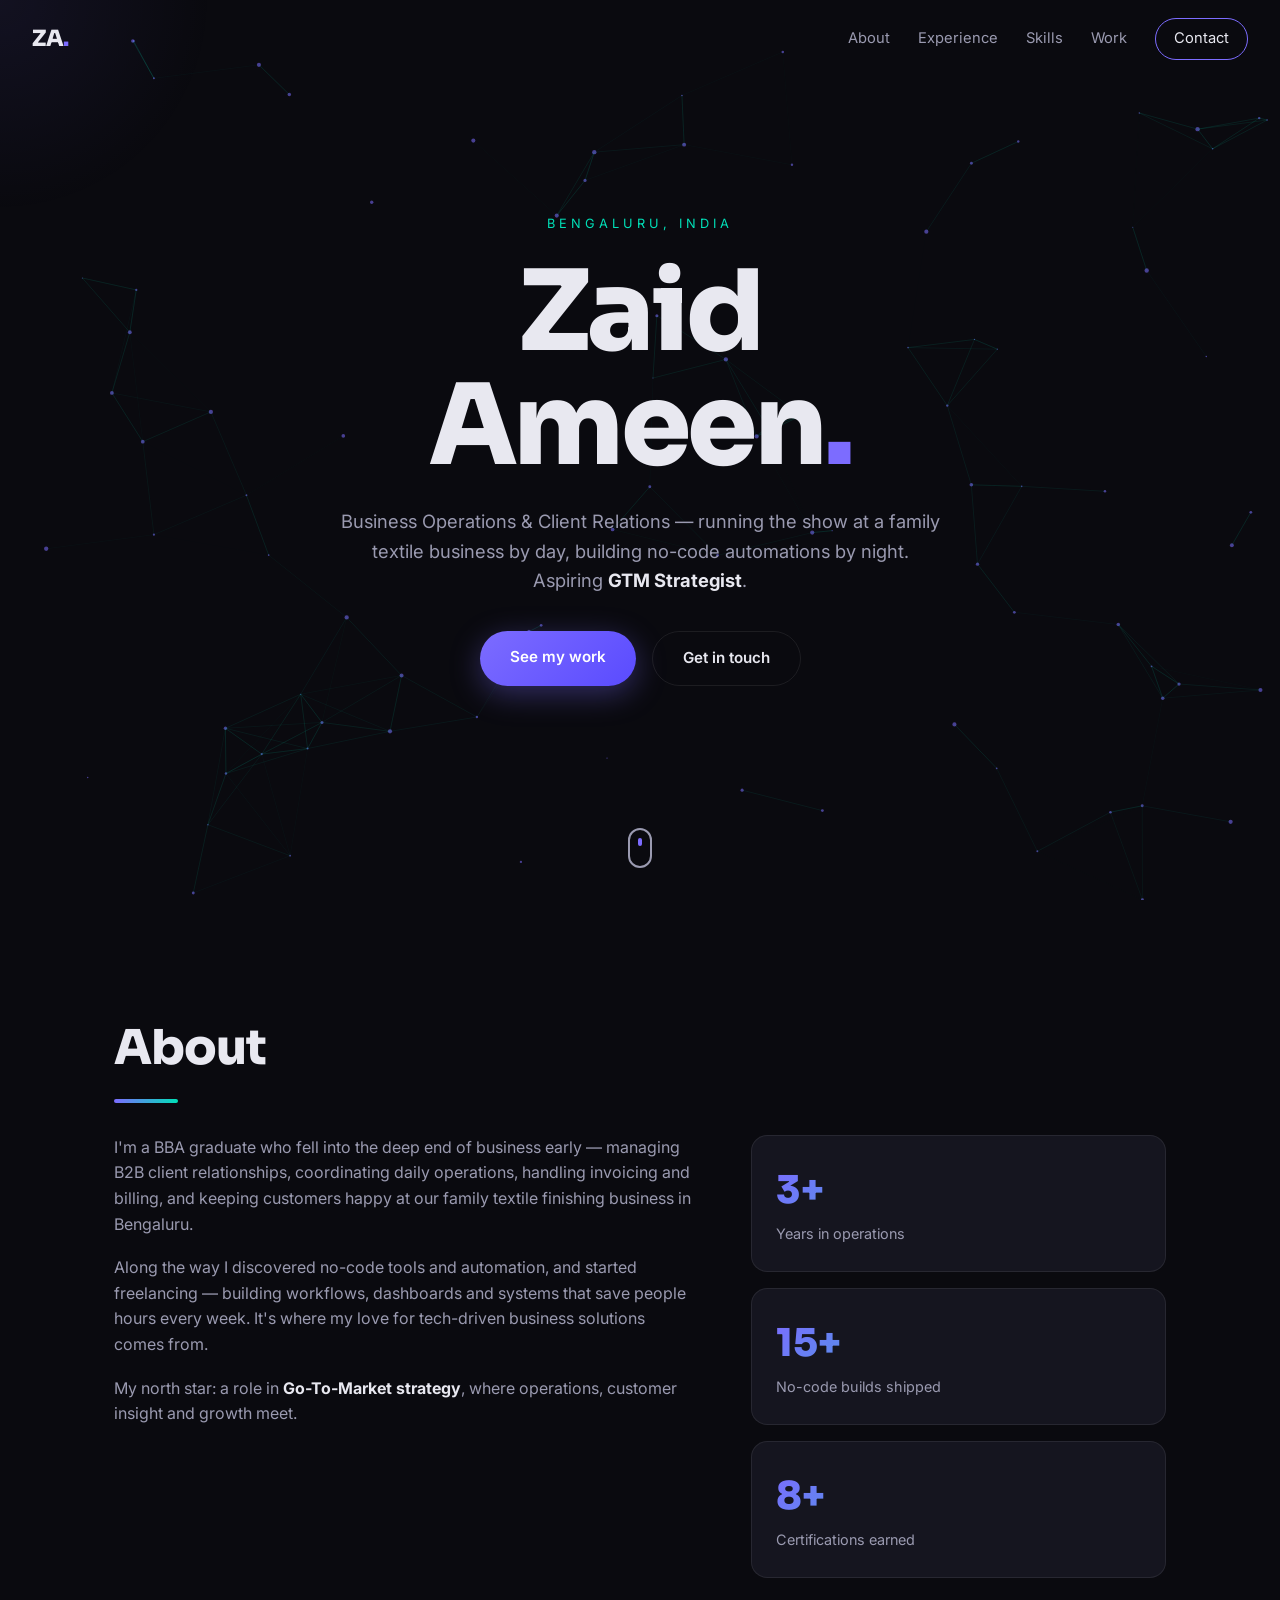
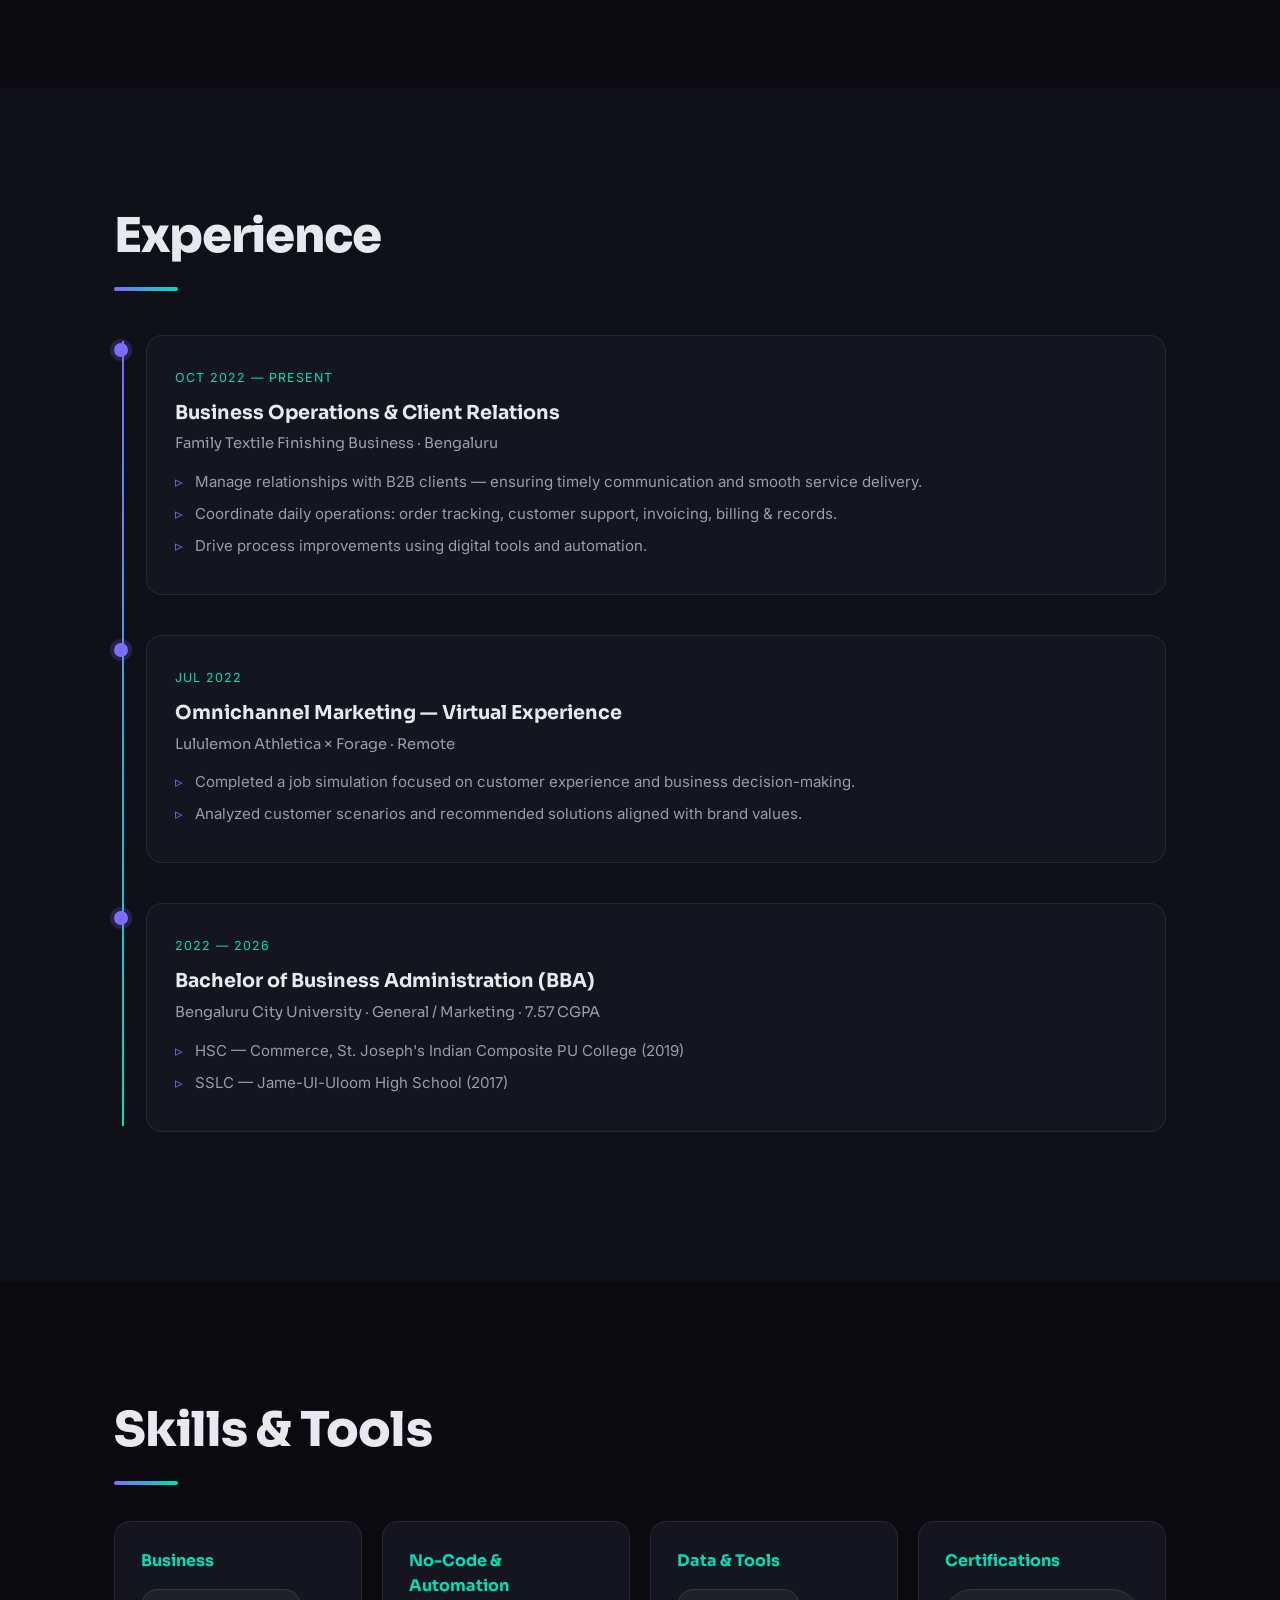
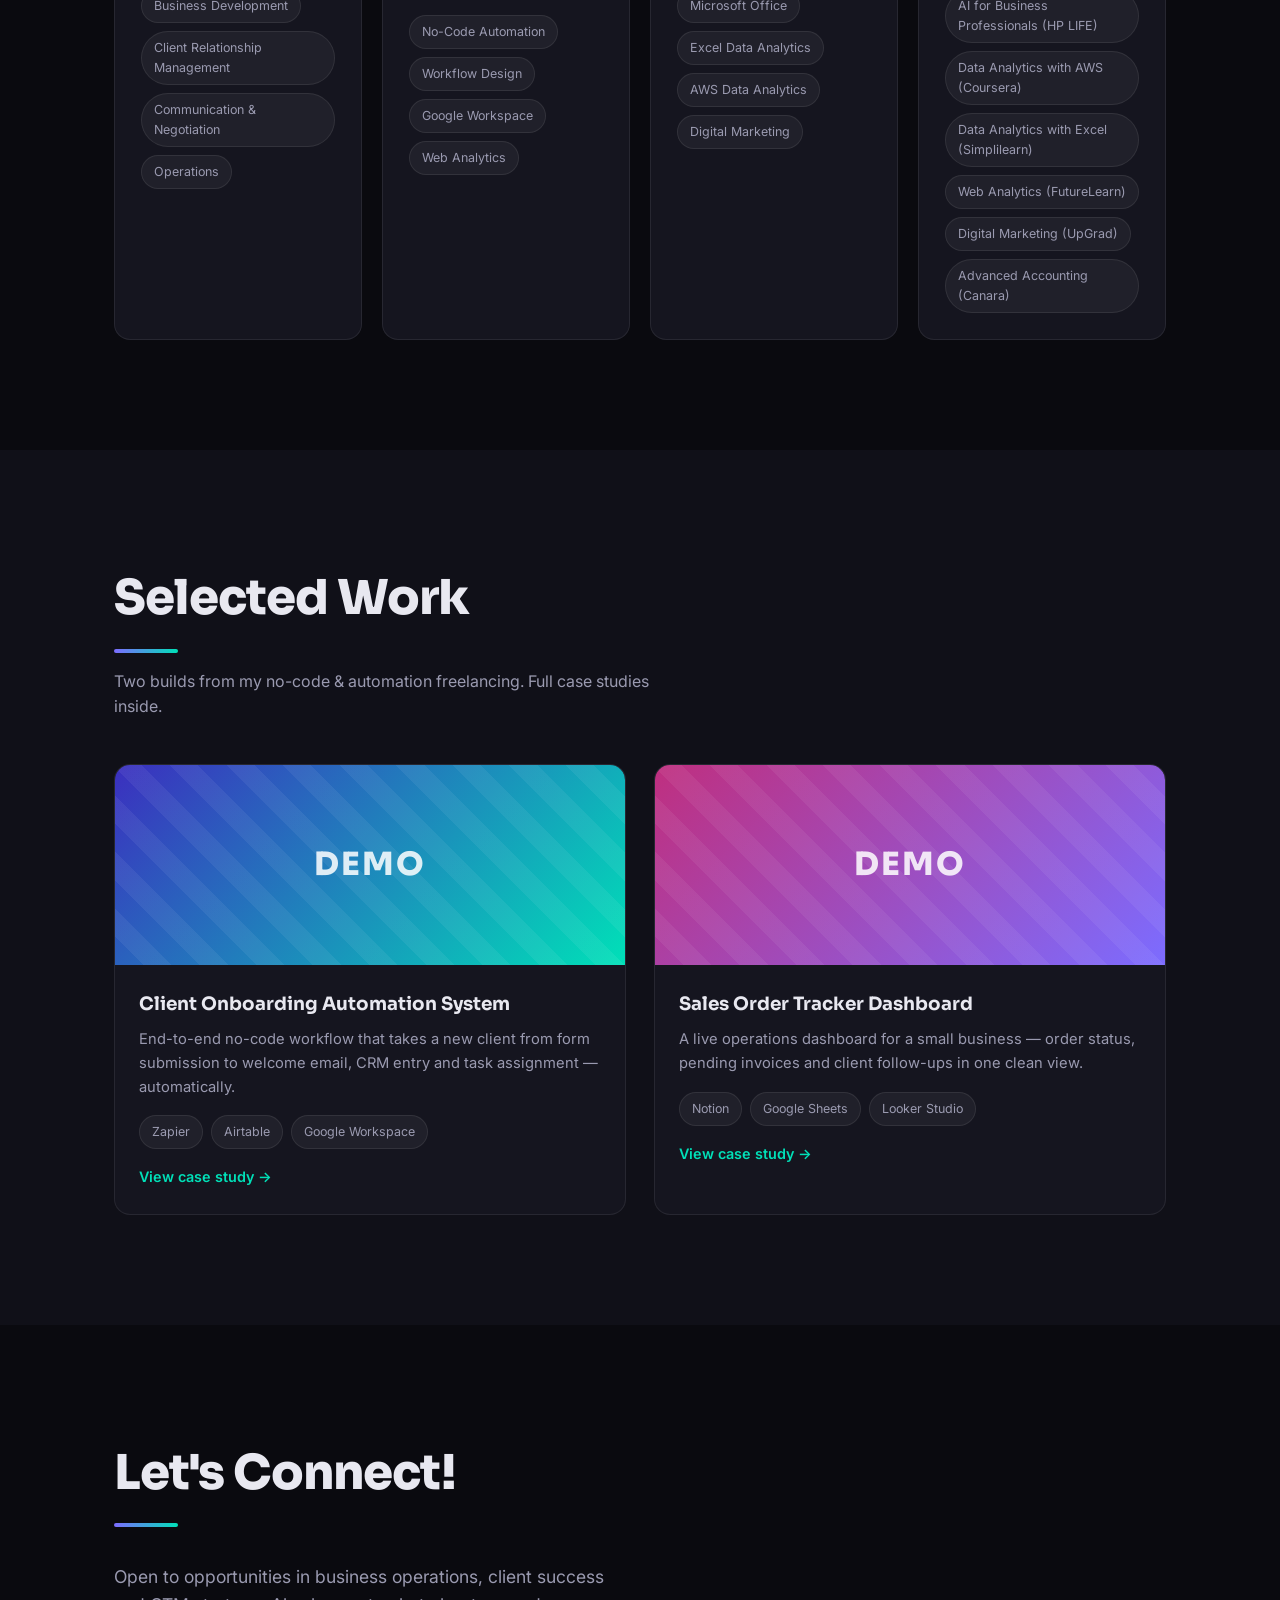
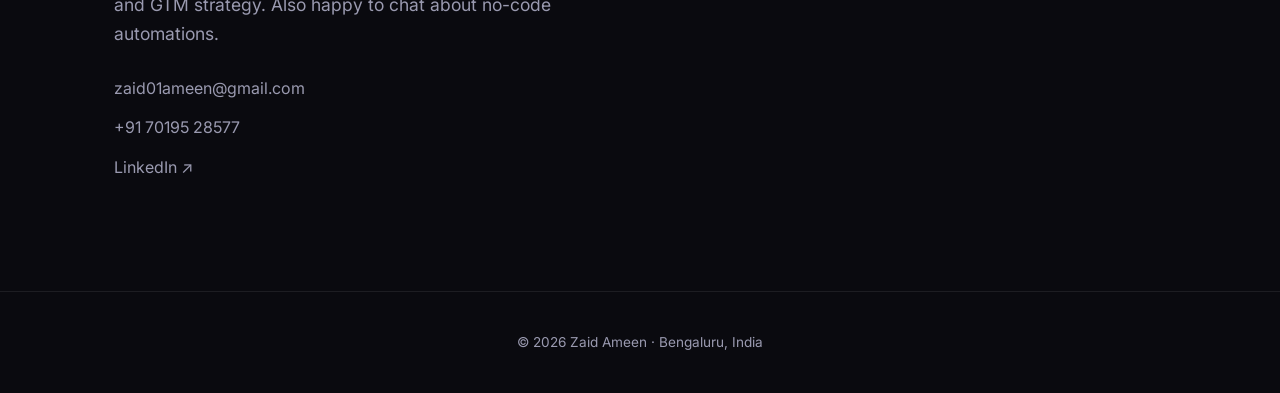
==== Document from Zaid Ameen/index.html @ 2f0a33f5 "Add files via upload" ====
<!DOCTYPE html>
<html lang="en">
<head>
<meta charset="UTF-8">
<meta name="viewport" content="width=device-width, initial-scale=1.0">
<title>Zaid Ameen | Business Operations & Client Relations</title>
<meta name="description" content="Portfolio of Zaid Ameen | Business Operations, Client Relations & No-Code Automation. Aspiring GTM Strategist based in Bengaluru, India.">
<link rel="preconnect" href="https://fonts.googleapis.com">
<link rel="preconnect" href="https://fonts.gstatic.com" crossorigin>
<link href="https://fonts.googleapis.com/css2?family=Sora:wght@300;400;600;700;800&family=Inter:wght@300;400;500;600&display=swap" rel="stylesheet">
<link rel="stylesheet" href="style.css">
</head>
<body>

<div class="cursor-glow" id="cursorGlow"></div>
<div class="scroll-progress" id="scrollProgress"></div>

<!-- ============ NAV ============ -->
<nav class="nav" id="nav">
  <a href="#top" class="nav-logo">ZA<span>.</span></a>
  <div class="nav-links" id="navLinks">
    <a href="#about">About</a>
    <a href="#experience">Experience</a>
    <a href="#skills">Skills</a>
    <a href="#work">Work</a>
    <a href="#contact" class="nav-cta">Contact</a>
  </div>
  <button class="nav-burger" id="navBurger" aria-label="Menu">
    <span></span><span></span><span></span>
  </button>
</nav>

<!-- ============ HERO ============ -->
<header class="hero" id="top">
  <canvas id="particles"></canvas>
  <div class="hero-inner">
    <p class="hero-eyebrow reveal">Bengaluru, India</p>
    <h1 class="hero-title">
      <span class="line"><span>Zaid</span></span>
      <span class="line"><span>Ameen<em>.</em></span></span>
    </h1>
    <p class="hero-sub reveal">Business Operations & Client Relations — running the show at a family textile business by day, building no-code automations by night. Aspiring <strong>GTM Strategist</strong>.</p>
    <div class="hero-actions reveal">
      <a href="#work" class="btn btn-primary">See my work</a>
      <a href="#contact" class="btn btn-ghost">Get in touch</a>
    </div>
  </div>
  <div class="hero-scroll">
    <span></span>
  </div>
</header>

<!-- ============ ABOUT ============ -->
<section class="section" id="about">
  <div class="container">
    <h2 class="section-title reveal">About</h2>
    <div class="about-grid">
      <div class="about-text reveal">
        <p>I'm a BBA graduate who fell into the deep end of business early — managing B2B client relationships, coordinating daily operations, handling invoicing and billing, and keeping customers happy at our family textile finishing business in Bengaluru.</p>
        <p>Along the way I discovered no-code tools and automation, and started freelancing — building workflows, dashboards and systems that save people hours every week. It's where my love for tech-driven business solutions comes from.</p>
        <p>My north star: a role in <strong>Go-To-Market strategy</strong>, where operations, customer insight and growth meet.</p>
      </div>
      <div class="about-facts reveal">
        <div class="fact"><span class="fact-num" data-count="3">0</span><span class="fact-label">Years in operations</span></div>
        <div class="fact"><span class="fact-num" data-count="15">0</span><span class="fact-label">No-code builds shipped</span></div>
        <div class="fact"><span class="fact-num" data-count="8">0</span><span class="fact-label">Certifications earned</span></div>
      </div>
    </div>
  </div>
</section>

<!-- ============ EXPERIENCE ============ -->
<section class="section section-alt" id="experience">
  <div class="container">
    <h2 class="section-title reveal">Experience</h2>
    <div class="timeline">
      <div class="timeline-item reveal">
        <div class="timeline-dot"></div>
        <div class="timeline-card tilt">
          <span class="timeline-date">Oct 2022 — Present</span>
          <h3>Business Operations & Client Relations</h3>
          <h4>Family Textile Finishing Business · Bengaluru</h4>
          <ul>
            <li>Manage relationships with B2B clients — ensuring timely communication and smooth service delivery.</li>
            <li>Coordinate daily operations: order tracking, customer support, invoicing, billing & records.</li>
            <li>Drive process improvements using digital tools and automation.</li>
          </ul>
        </div>
      </div>
      <div class="timeline-item reveal">
        <div class="timeline-dot"></div>
        <div class="timeline-card tilt">
          <span class="timeline-date">Jul 2022</span>
          <h3>Omnichannel Marketing — Virtual Experience</h3>
          <h4>Lululemon Athletica × Forage · Remote</h4>
          <ul>
            <li>Completed a job simulation focused on customer experience and business decision-making.</li>
            <li>Analyzed customer scenarios and recommended solutions aligned with brand values.</li>
          </ul>
        </div>
      </div>
      <div class="timeline-item reveal">
        <div class="timeline-dot"></div>
        <div class="timeline-card tilt">
          <span class="timeline-date">2022 — 2026</span>
          <h3>Bachelor of Business Administration (BBA)</h3>
          <h4>Bengaluru City University · General / Marketing · 7.57 CGPA</h4>
          <ul>
            <li>HSC — Commerce, St. Joseph's Indian Composite PU College (2019)</li>
            <li>SSLC — Jame-Ul-Uloom High School (2017)</li>
          </ul>
        </div>
      </div>
    </div>
  </div>
</section>

<!-- ============ SKILLS ============ -->
<section class="section" id="skills">
  <div class="container">
    <h2 class="section-title reveal">Skills & Tools</h2>
    <div class="skills-grid">
      <div class="skill-card reveal"><h3>Business</h3><div class="tags"><span>Business Development</span><span>Client Relationship Management</span><span>Communication & Negotiation</span><span>Operations</span></div></div>
      <div class="skill-card reveal"><h3>No-Code & Automation</h3><div class="tags"><span>No-Code Automation</span><span>Workflow Design</span><span>Google Workspace</span><span>Web Analytics</span></div></div>
      <div class="skill-card reveal"><h3>Data & Tools</h3><div class="tags"><span>Microsoft Office</span><span>Excel Data Analytics</span><span>AWS Data Analytics</span><span>Digital Marketing</span></div></div>
      <div class="skill-card reveal"><h3>Certifications</h3><div class="tags"><span>AI for Business Professionals (HP LIFE)</span><span>Data Analytics with AWS (Coursera)</span><span>Data Analytics with Excel (Simplilearn)</span><span>Web Analytics (FutureLearn)</span><span>Digital Marketing (UpGrad)</span><span>Advanced Accounting (Canara)</span></div></div>
    </div>
  </div>
</section>

<!-- ============ WORK / PROJECTS ============ -->
<section class="section section-alt" id="work">
  <div class="container">
    <h2 class="section-title reveal">Selected Work</h2>
    <p class="section-sub reveal">Two builds from my no-code & automation freelancing. Full case studies inside.</p>
    <div class="projects-grid">
      <a href="projects/project-1.html" class="project-card reveal tilt">
        <div class="project-thumb thumb-1"><span>Demo</span></div>
        <div class="project-body">
          <h3>Client Onboarding Automation System</h3>
          <p>End-to-end no-code workflow that takes a new client from form submission to welcome email, CRM entry and task assignment — automatically.</p>
          <div class="tags"><span>Zapier</span><span>Airtable</span><span>Google Workspace</span></div>
          <span class="project-link">View case study →</span>
        </div>
      </a>
      <a href="projects/project-2.html" class="project-card reveal tilt">
        <div class="project-thumb thumb-2"><span>Demo</span></div>
        <div class="project-body">
          <h3>Sales Order Tracker Dashboard</h3>
          <p>A live operations dashboard for a small business — order status, pending invoices and client follow-ups in one clean view.</p>
          <div class="tags"><span>Notion</span><span>Google Sheets</span><span>Looker Studio</span></div>
          <span class="project-link">View case study →</span>
        </div>
      </a>
    </div>
  </div>
</section>

<!-- ============ CONTACT ============ -->
<section class="section" id="contact">
  <div class="container">
    <h2 class="section-title reveal">Let's Connect!</h2>
    <div class="contact-grid">
      <div class="reveal">
        <p class="contact-lead">Open to opportunities in business operations, client success and GTM strategy. Also happy to chat about no-code automations.</p>
        <div class="contact-links">
          <a href="mailto:zaid01ameen@gmail.com" class="contact-link">zaid01ameen@gmail.com</a>
          <a href="tel:+917019528577" class="contact-link">+91 70195 28577</a>
          <a href="https://www.linkedin.com/in/zaid-ameen" target="_blank" rel="noopener" class="contact-link">LinkedIn ↗</a>
        </div>
      </div>
    </div>
  </div>
</section>

<footer class="footer">
  <p>© <span id="year"></span> Zaid Ameen · Bengaluru, India</p>
</footer>

<script src="script.js"></script>
</body>
</html>
---- Document from Zaid Ameen/style.css ----
:root{
  --bg:#0a0a0f; --bg-alt:#101018; --card:#15151f;
  --text:#e8e8f0; --muted:#9a9ab0;
  --accent:#7c6cff; --accent-2:#00e0b8;
  --border:rgba(255,255,255,.08);
  --radius:16px;
}
*{margin:0;padding:0;box-sizing:border-box}
html{scroll-behavior:smooth}
body{background:var(--bg);color:var(--text);font-family:'Inter',sans-serif;line-height:1.6;overflow-x:hidden}
h1,h2,h3,h4{font-family:'Sora',sans-serif}
a{color:inherit;text-decoration:none}
.container{max-width:1100px;margin:0 auto;padding:0 24px}

/* cursor glow */
.cursor-glow{position:fixed;width:500px;height:500px;border-radius:50%;pointer-events:none;z-index:0;
  background:radial-gradient(circle,rgba(124,108,255,.08),transparent 60%);
  transform:translate(-50%,-50%);transition:opacity .3s}
/* scroll progress */
.scroll-progress{position:fixed;top:0;left:0;height:3px;width:0;background:linear-gradient(90deg,var(--accent),var(--accent-2));z-index:100}

/* nav */
.nav{position:fixed;top:0;left:0;right:0;z-index:50;display:flex;align-items:center;justify-content:space-between;
  padding:18px 32px;transition:background .3s,backdrop-filter .3s}
.nav.scrolled{background:rgba(10,10,15,.75);backdrop-filter:blur(14px);border-bottom:1px solid var(--border)}
.nav-logo{font-family:'Sora';font-weight:800;font-size:1.4rem;letter-spacing:-.5px}
.nav-logo span{color:var(--accent)}
.nav-links{display:flex;gap:28px;align-items:center}
.nav-links a{font-size:.92rem;color:var(--muted);transition:color .2s;position:relative}
.nav-links a:hover{color:var(--text)}
.nav-links a::after{content:'';position:absolute;left:0;bottom:-4px;width:0;height:2px;background:var(--accent);transition:width .25s}
.nav-links a:hover::after{width:100%}
.nav-cta{border:1px solid var(--accent);color:var(--text)!important;padding:8px 18px;border-radius:99px}
.nav-cta::after{display:none}
.nav-cta:hover{background:var(--accent)}
.nav-burger{display:none;flex-direction:column;gap:5px;background:none;border:0;cursor:pointer;z-index:60}
.nav-burger span{width:24px;height:2px;background:var(--text);transition:.3s}

/* hero */
.hero{min-height:100vh;display:flex;align-items:center;justify-content:center;position:relative;overflow:hidden}
#particles{position:absolute;inset:0;width:100%;height:100%}
.hero-inner{position:relative;z-index:2;text-align:center;padding:0 24px;max-width:860px}
.hero-eyebrow{color:var(--accent-2);letter-spacing:4px;text-transform:uppercase;font-size:.8rem;margin-bottom:20px}
.hero-title{font-size:clamp(3.2rem,10vw,7rem);font-weight:800;line-height:1.02;letter-spacing:-.03em;margin-bottom:24px}
.hero-title .line{display:block;overflow:hidden}
.hero-title .line span{display:inline-block;transform:translateY(110%);animation:riseUp 1s cubic-bezier(.2,.8,.2,1) forwards}
.hero-title .line:nth-child(2) span{animation-delay:.15s}
.hero-title em{color:var(--accent);font-style:normal}
@keyframes riseUp{to{transform:translateY(0)}}
.hero-sub{color:var(--muted);font-size:1.15rem;max-width:600px;margin:0 auto 36px}
.hero-sub strong{color:var(--text)}
.hero-actions{display:flex;gap:16px;justify-content:center;flex-wrap:wrap}
.hero-scroll{position:absolute;bottom:32px;left:50%;transform:translateX(-50%);width:24px;height:40px;border:2px solid var(--muted);border-radius:14px}
.hero-scroll span{position:absolute;top:8px;left:50%;width:4px;height:8px;margin-left:-2px;border-radius:2px;background:var(--accent);animation:scrollDot 1.6s infinite}
@keyframes scrollDot{0%{opacity:1;transform:translateY(0)}100%{opacity:0;transform:translateY(14px)}}

/* buttons */
.btn{display:inline-block;padding:14px 30px;border-radius:99px;font-weight:600;font-size:.95rem;transition:transform .2s,box-shadow .2s,background .2s;cursor:pointer;border:0}
.btn-primary{background:linear-gradient(135deg,var(--accent),#5a4bff);color:#fff;box-shadow:0 8px 30px rgba(124,108,255,.35)}
.btn-primary:hover{transform:translateY(-3px);box-shadow:0 14px 40px rgba(124,108,255,.5)}
.btn-ghost{border:1px solid var(--border);color:var(--text)}
.btn-ghost:hover{border-color:var(--accent);transform:translateY(-3px)}

/* sections */
.section{padding:110px 0;position:relative;z-index:1}
.section-alt{background:var(--bg-alt)}
.section-title{font-size:clamp(2rem,5vw,3rem);font-weight:800;letter-spacing:-.02em;margin-bottom:16px}
.section-title::after{content:'';display:block;width:64px;height:4px;border-radius:2px;margin-top:12px;background:linear-gradient(90deg,var(--accent),var(--accent-2))}
.section-sub{color:var(--muted);margin-bottom:44px;max-width:560px}

/* reveal animation */
.reveal{opacity:0;transform:translateY(36px);transition:opacity .8s cubic-bezier(.2,.8,.2,1),transform .8s cubic-bezier(.2,.8,.2,1)}
.reveal.visible{opacity:1;transform:translateY(0)}

/* about */
.about-grid{display:grid;grid-template-columns:1.4fr 1fr;gap:56px;align-items:start;margin-top:32px}
.about-text p{color:var(--muted);margin-bottom:18px}
.about-text strong{color:var(--text)}
.about-facts{display:grid;gap:16px}
.fact{background:var(--card);border:1px solid var(--border);border-radius:var(--radius);padding:24px;transition:border-color .3s,transform .3s}
.fact:hover{border-color:var(--accent);transform:translateY(-4px)}
.fact-num{display:block;font-family:'Sora';font-size:2.4rem;font-weight:800;background:linear-gradient(135deg,var(--accent),var(--accent-2));-webkit-background-clip:text;background-clip:text;color:transparent}
.fact-label{color:var(--muted);font-size:.9rem}

/* timeline */
.timeline{position:relative;margin-top:44px;padding-left:32px}
.timeline::before{content:'';position:absolute;left:8px;top:6px;bottom:6px;width:2px;background:linear-gradient(180deg,var(--accent),var(--accent-2))}
.timeline-item{position:relative;margin-bottom:40px}
.timeline-dot{position:absolute;left:-32px;top:8px;width:14px;height:14px;border-radius:50%;background:var(--accent);box-shadow:0 0 0 4px rgba(124,108,255,.2)}
.timeline-card{background:var(--card);border:1px solid var(--border);border-radius:var(--radius);padding:28px;transition:border-color .3s}
.timeline-card:hover{border-color:var(--accent)}
.timeline-date{display:inline-block;font-size:.78rem;letter-spacing:1px;text-transform:uppercase;color:var(--accent-2);margin-bottom:10px}
.timeline-card h3{font-size:1.2rem;margin-bottom:4px}
.timeline-card h4{color:var(--muted);font-weight:400;font-size:.92rem;margin-bottom:14px}
.timeline-card ul{list-style:none}
.timeline-card li{color:var(--muted);padding-left:20px;position:relative;margin-bottom:8px;font-size:.94rem}
.timeline-card li::before{content:'▹';position:absolute;left:0;color:var(--accent)}

/* skills */
.skills-grid{display:grid;grid-template-columns:repeat(auto-fit,minmax(240px,1fr));gap:20px;margin-top:36px}
.skill-card{background:var(--card);border:1px solid var(--border);border-radius:var(--radius);padding:26px;transition:transform .3s,border-color .3s}
.skill-card:hover{transform:translateY(-6px);border-color:var(--accent)}
.skill-card h3{font-size:1rem;margin-bottom:16px;color:var(--accent-2)}
.tags{display:flex;flex-wrap:wrap;gap:8px}
.tags span{font-size:.78rem;padding:6px 12px;border-radius:99px;background:rgba(255,255,255,.05);border:1px solid var(--border);color:var(--muted)}

/* projects */
.projects-grid{display:grid;grid-template-columns:repeat(auto-fit,minmax(320px,1fr));gap:28px;margin-top:36px}
.project-card{display:block;background:var(--card);border:1px solid var(--border);border-radius:var(--radius);overflow:hidden;transition:transform .35s,border-color .35s,box-shadow .35s;will-change:transform}
.project-card:hover{border-color:var(--accent);box-shadow:0 20px 60px rgba(124,108,255,.18)}
.project-thumb{height:200px;position:relative;display:flex;align-items:center;justify-content:center;overflow:hidden}
.project-thumb span{font-family:'Sora';font-weight:800;font-size:2rem;color:rgba(255,255,255,.85);letter-spacing:2px;text-transform:uppercase;z-index:2}
.thumb-1{background:linear-gradient(135deg,#3b2fbf,#00e0b8)}
.thumb-2{background:linear-gradient(135deg,#bf2f7f,#7c6cff)}
.project-thumb::after{content:'';position:absolute;inset:0;background:repeating-linear-gradient(45deg,transparent 0 20px,rgba(255,255,255,.06) 20px 40px)}
.project-body{padding:24px}
.project-body h3{font-size:1.15rem;margin-bottom:10px}
.project-body p{color:var(--muted);font-size:.92rem;margin-bottom:16px}
.project-link{display:inline-block;margin-top:16px;color:var(--accent-2);font-weight:600;font-size:.9rem}

/* contact */
.contact-grid{display:grid;grid-template-columns:1fr 1fr;gap:56px;margin-top:36px;align-items:start}
.contact-lead{color:var(--muted);font-size:1.1rem;margin-bottom:28px}
.contact-links{display:grid;gap:14px}
.contact-link{color:var(--muted);transition:color .2s,transform .2s;display:inline-block}
.contact-link:hover{color:var(--accent-2);transform:translateX(6px)}
.contact-form{display:grid;gap:14px}
.contact-form input,.contact-form textarea{background:var(--card);border:1px solid var(--border);border-radius:12px;padding:14px 16px;color:var(--text);font-family:inherit;font-size:.95rem;transition:border-color .2s;resize:vertical}
.contact-form input:focus,.contact-form textarea:focus{outline:none;border-color:var(--accent)}

/* footer */
.footer{text-align:center;padding:40px;color:var(--muted);font-size:.85rem;border-top:1px solid var(--border)}

/* project detail pages */
.detail-hero{padding:160px 0 60px;position:relative;overflow:hidden}
.detail-hero::before{content:'';position:absolute;inset:0;background:radial-gradient(ellipse at top,rgba(124,108,255,.15),transparent 60%)}
.detail-hero .container{position:relative}
.back-link{color:var(--muted);font-size:.9rem;display:inline-block;margin-bottom:28px;transition:color .2s}
.back-link:hover{color:var(--accent-2)}
.detail-title{font-size:clamp(2.2rem,6vw,3.6rem);font-weight:800;letter-spacing:-.02em;margin-bottom:16px}
.detail-meta{display:flex;gap:24px;flex-wrap:wrap;color:var(--muted);font-size:.9rem;margin-bottom:40px}
.detail-meta strong{color:var(--accent-2);font-weight:600}
.detail-hero-img{height:340px;border-radius:var(--radius);border:1px solid var(--border);display:flex;align-items:center;justify-content:center;font-family:'Sora';font-weight:800;font-size:1.6rem;color:rgba(255,255,255,.8);letter-spacing:1px}
.detail-body{padding:70px 0}
.detail-grid{display:grid;grid-template-columns:2fr 1fr;gap:56px}
.detail-body h2{font-size:1.5rem;margin:36px 0 14px}
.detail-body h2:first-child{margin-top:0}
.detail-body p{color:var(--muted);margin-bottom:14px}
.detail-body ul{list-style:none;margin:14px 0}
.detail-body li{color:var(--muted);padding-left:20px;position:relative;margin-bottom:8px}
.detail-body li::before{content:'▹';position:absolute;left:0;color:var(--accent)}
.detail-side{position:sticky;top:100px;align-self:start;display:grid;gap:16px}
.side-card{background:var(--card);border:1px solid var(--border);border-radius:var(--radius);padding:22px}
.side-card h3{font-size:.85rem;text-transform:uppercase;letter-spacing:1px;color:var(--accent-2);margin-bottom:12px}
.gallery{display:grid;gap:20px;margin-top:40px}
.gallery-img{height:260px;border-radius:var(--radius);border:1px solid var(--border);display:flex;align-items:center;justify-content:center;color:rgba(255,255,255,.75);font-family:'Sora';font-weight:700;letter-spacing:1px}
.demo-note{background:rgba(0,224,184,.08);border:1px solid rgba(0,224,184,.3);border-radius:12px;padding:14px 18px;color:var(--accent-2);font-size:.88rem;margin-top:32px}

/* responsive */
@media (max-width:820px){
  .about-grid,.contact-grid,.detail-grid{grid-template-columns:1fr}
  .nav-links{position:fixed;inset:0;background:rgba(10,10,15,.97);flex-direction:column;justify-content:center;gap:32px;transform:translateX(100%);transition:transform .35s}
  .nav-links.open{transform:translateX(0)}
  .nav-links a{font-size:1.3rem}
  .nav-burger{display:flex}
  .nav-burger.open span:nth-child(1){transform:translateY(7px) rotate(45deg)}
  .nav-burger.open span:nth-child(2){opacity:0}
  .nav-burger.open span:nth-child(3){transform:translateY(-7px) rotate(-45deg)}
  .detail-side{position:static}
}
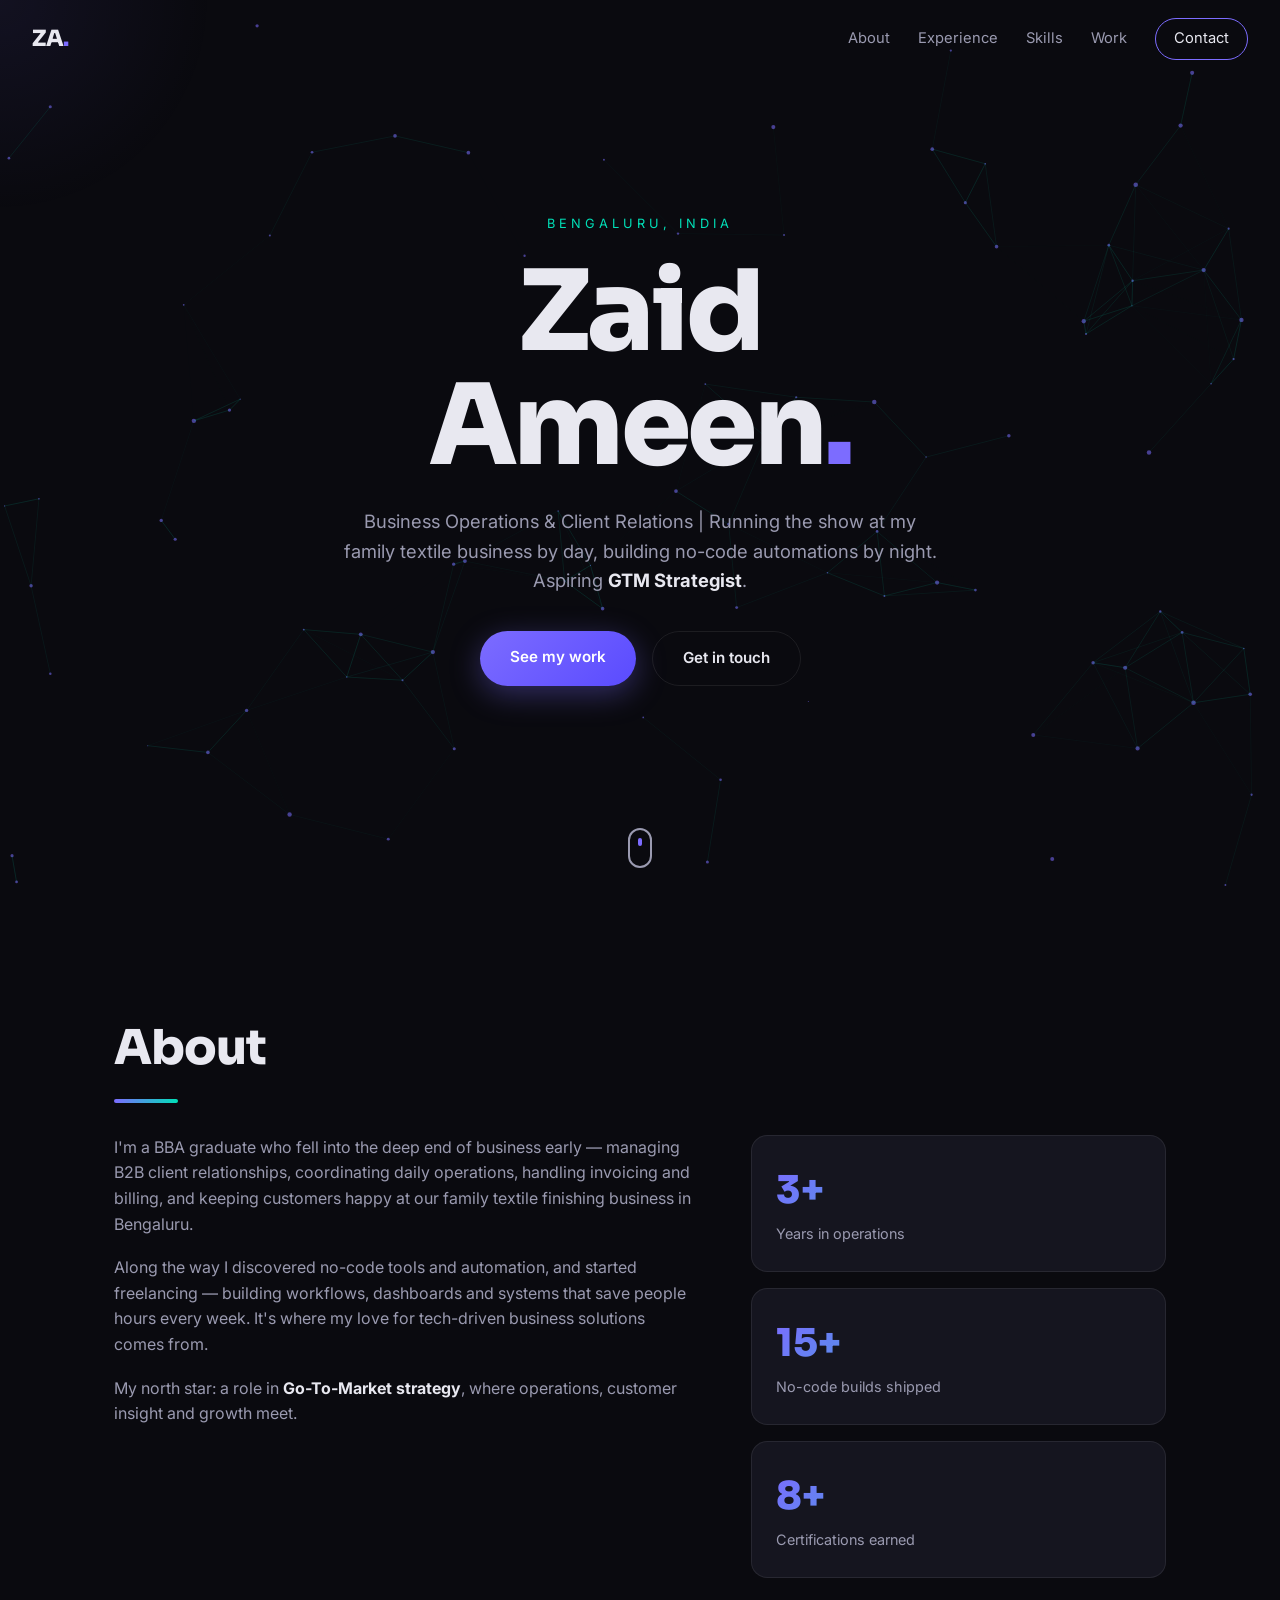
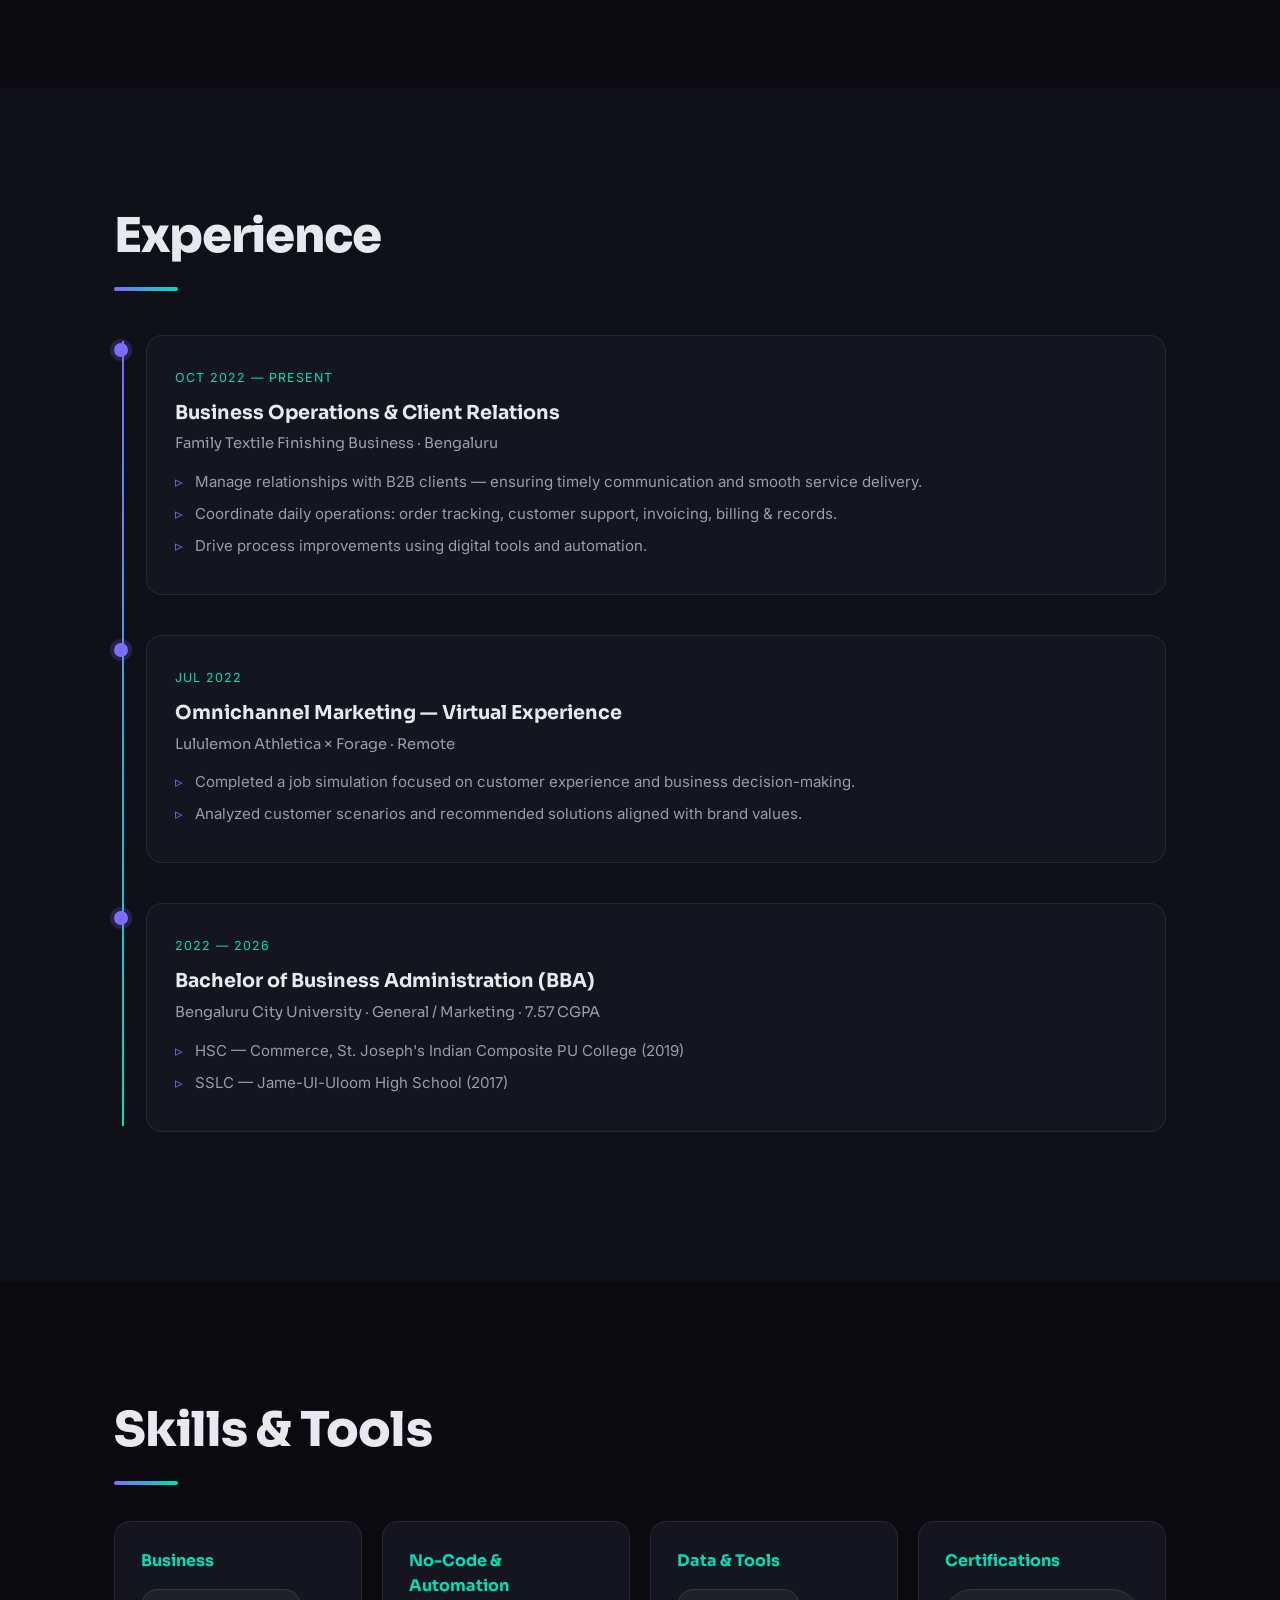
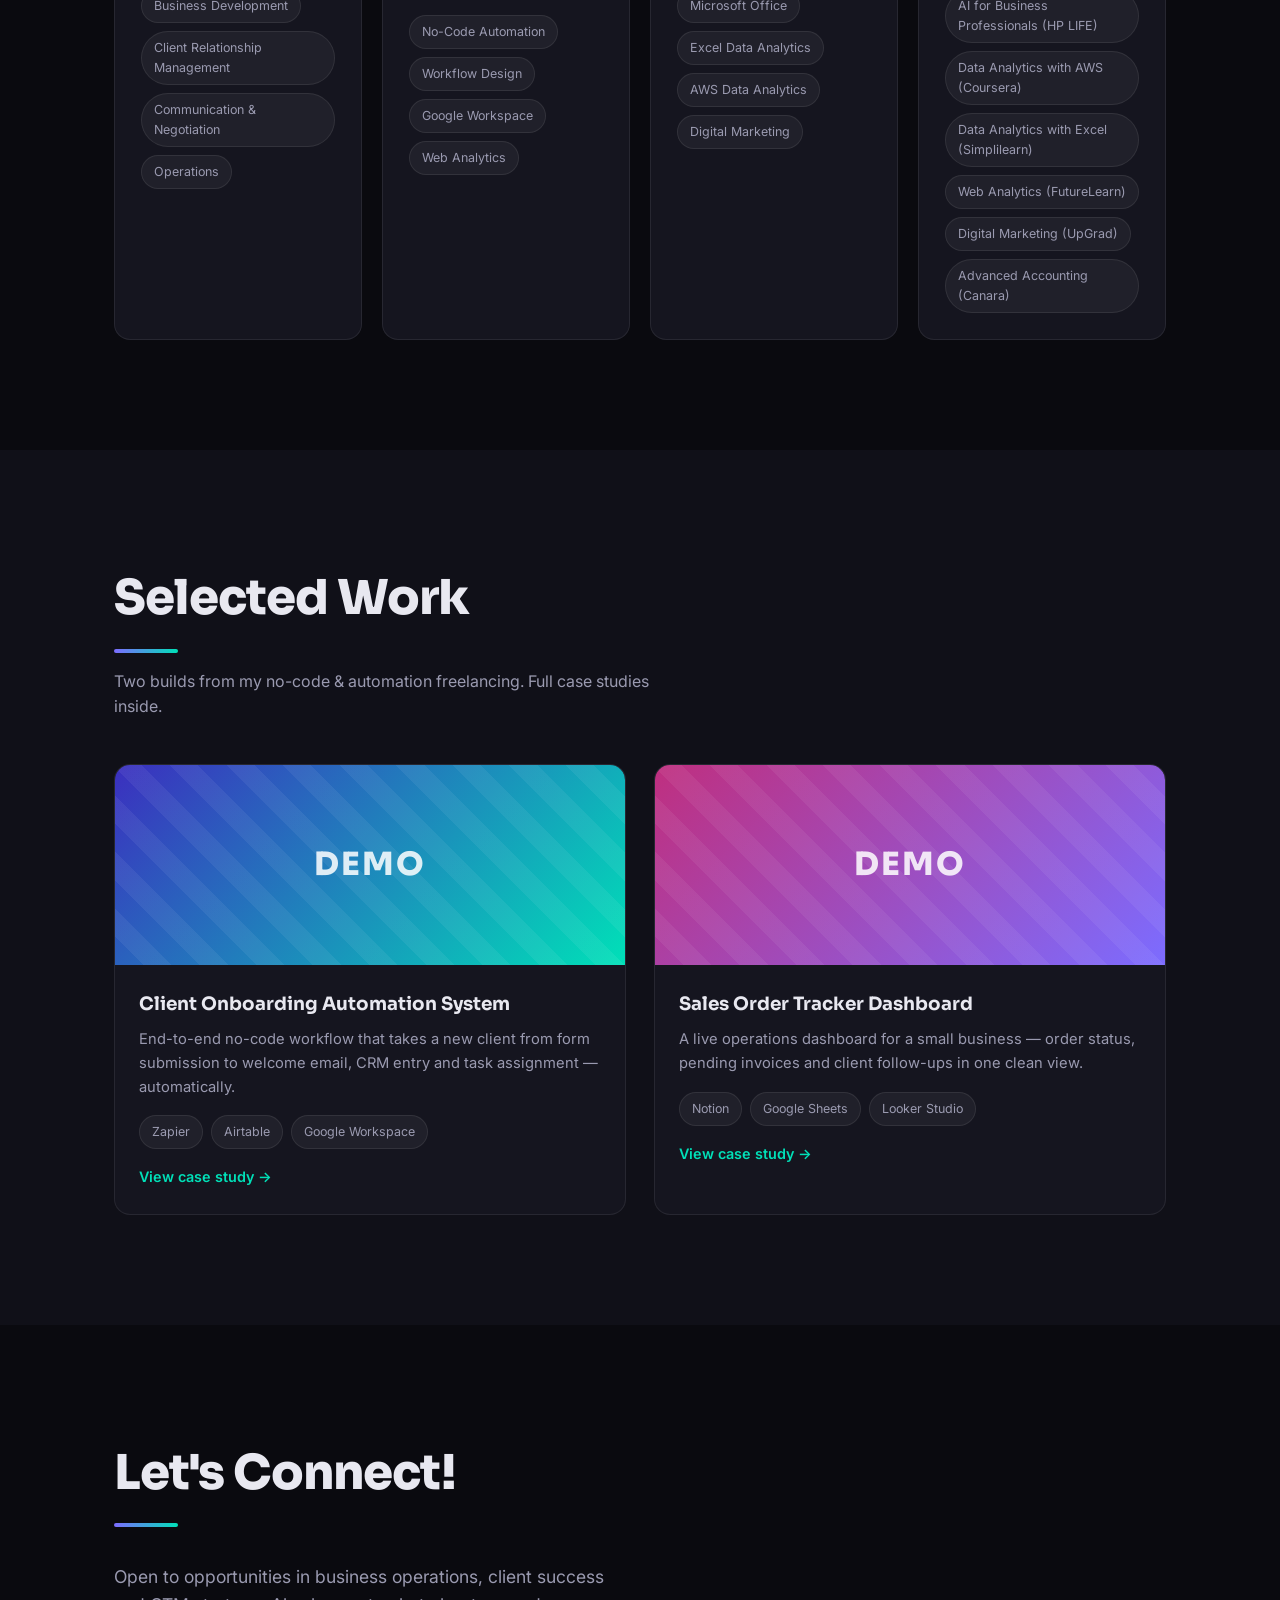
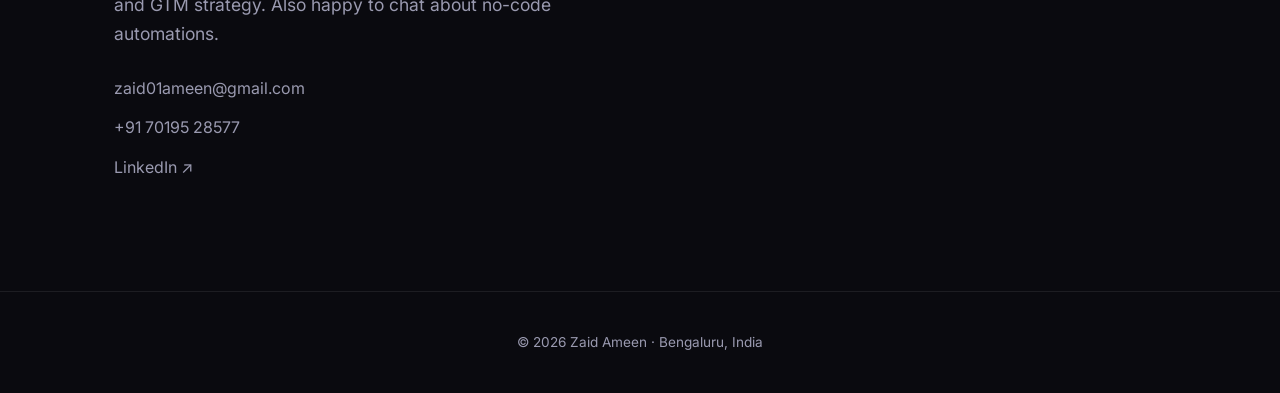
==== commit f362c58f: "Update index.html" ====
--- a/Document from Zaid Ameen/index.html
+++ b/Document from Zaid Ameen/index.html
@@ -39,7 +39,7 @@
       <span class="line"><span>Zaid</span></span>
       <span class="line"><span>Ameen<em>.</em></span></span>
     </h1>
-    <p class="hero-sub reveal">Business Operations & Client Relations — running the show at a family textile business by day, building no-code automations by night. Aspiring <strong>GTM Strategist</strong>.</p>
+    <p class="hero-sub reveal">Business Operations & Client Relations | Running the show at my family textile business by day, building no-code automations by night. Aspiring <strong>GTM Strategist</strong>.</p>
     <div class="hero-actions reveal">
       <a href="#work" class="btn btn-primary">See my work</a>
       <a href="#contact" class="btn btn-ghost">Get in touch</a>
